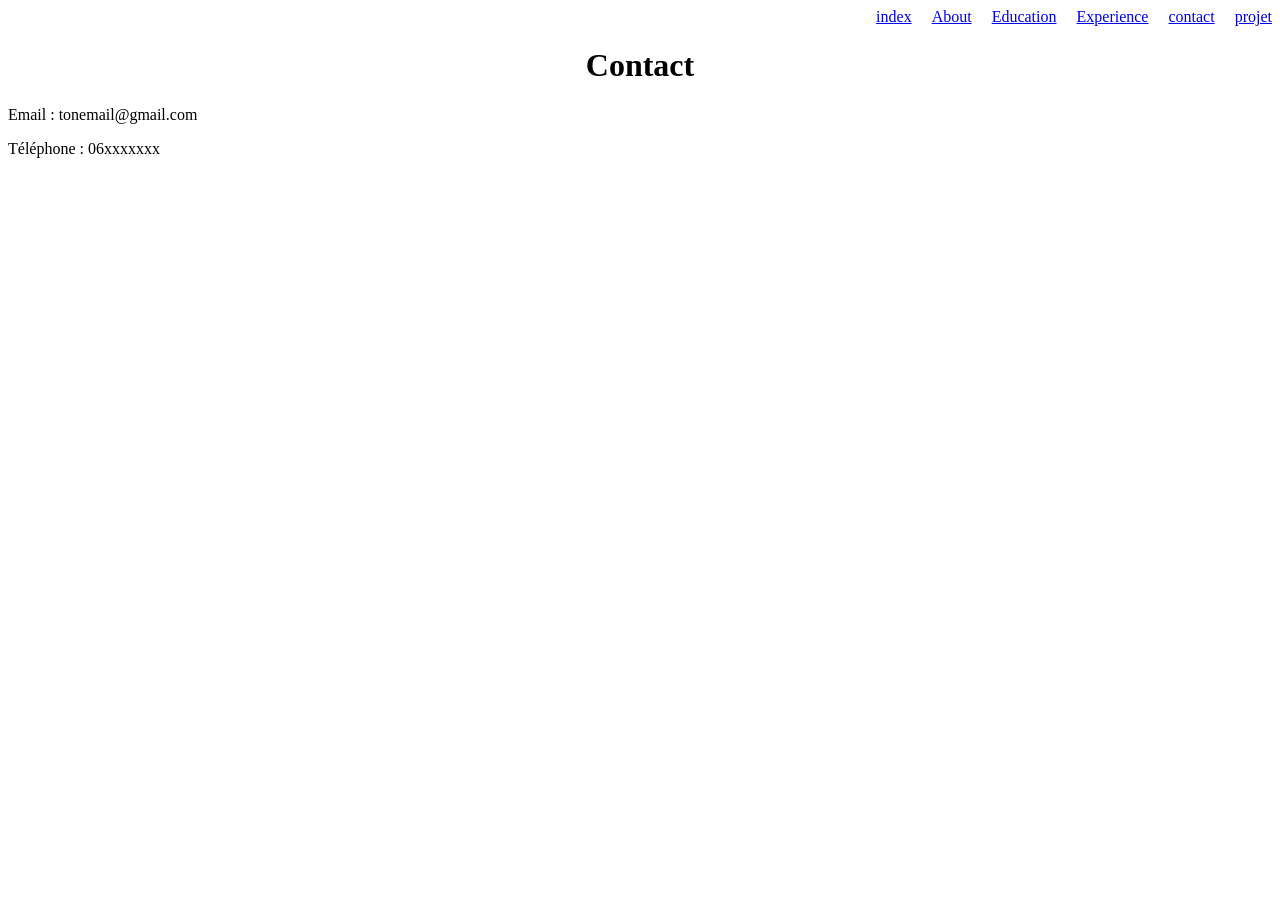
==== contact.html @ 133b2922 "update" ====
<!DOCTYPE html>
<html lang="fr">
<head>
  <meta charset="UTF-8" />
  <meta name="viewport" content="width=device-width, initial-scale=1.0" />
  <link rel="stylesheet" href="style.css">
  <title>Contact</title>
</head>
<body>

<header>
  <nav>
    <a href="index.html">index</a>
    <a href="index.html#about">About</a>
    <a href="index.html#education">Education</a>
    <a href="index.html#experience">Experience</a>
    <a href="contact.html">contact</a>
    <a href="projet.html">projet</a>
  </nav>
</header>

<main>
  <h1>Contact</h1>
  <p>Email : tonemail@gmail.com</p>
  <p>Téléphone : 06xxxxxxx</p>
</main>

</body>
</html>
---- style.css ----
/* ====== 1) Global ====== */
*{
  box-sizing: border-box;
}
nav{
  display: flex;
  justify-content: flex-end;
  gap: 20px;
}
.i{
  display:flex;
  align-items: center;
  justify-content: space-between;
}
h1{
  text-align: center;
}
.about{
  display: flex;
  justify-content: center;
}
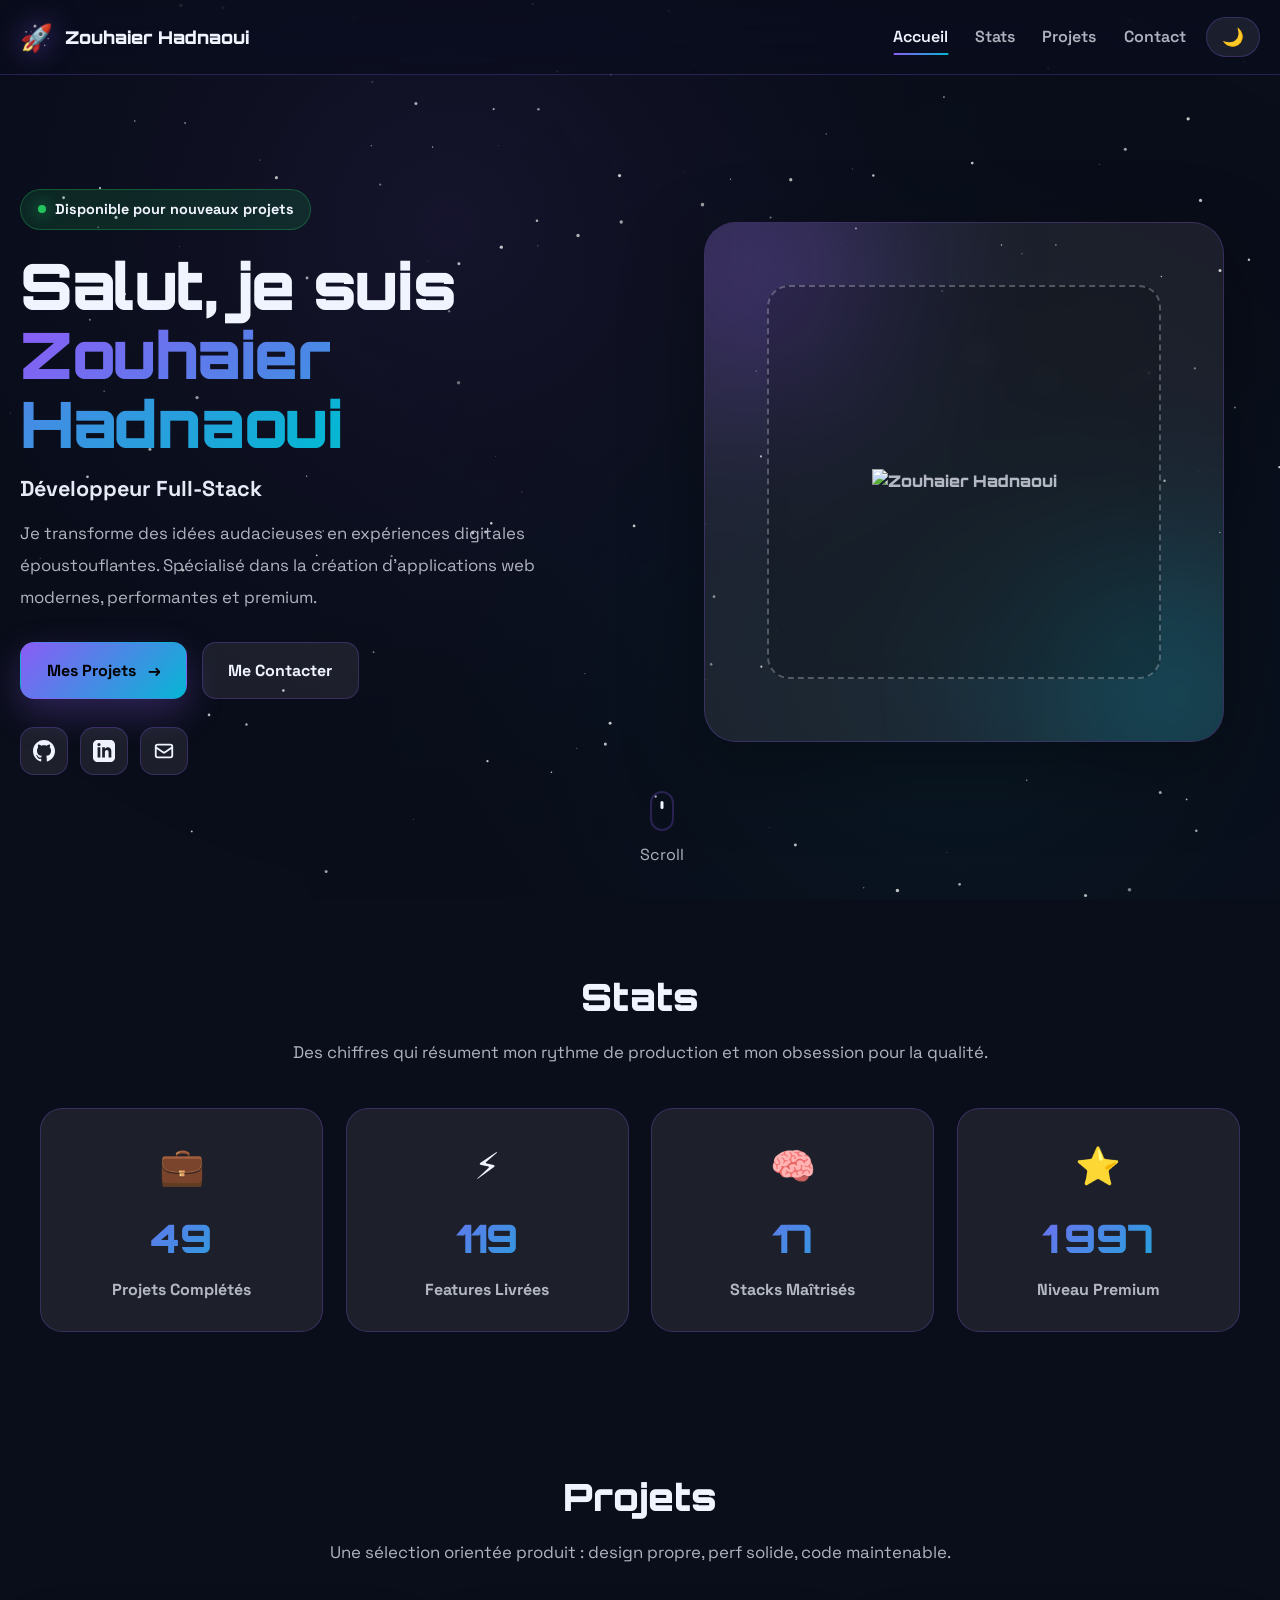
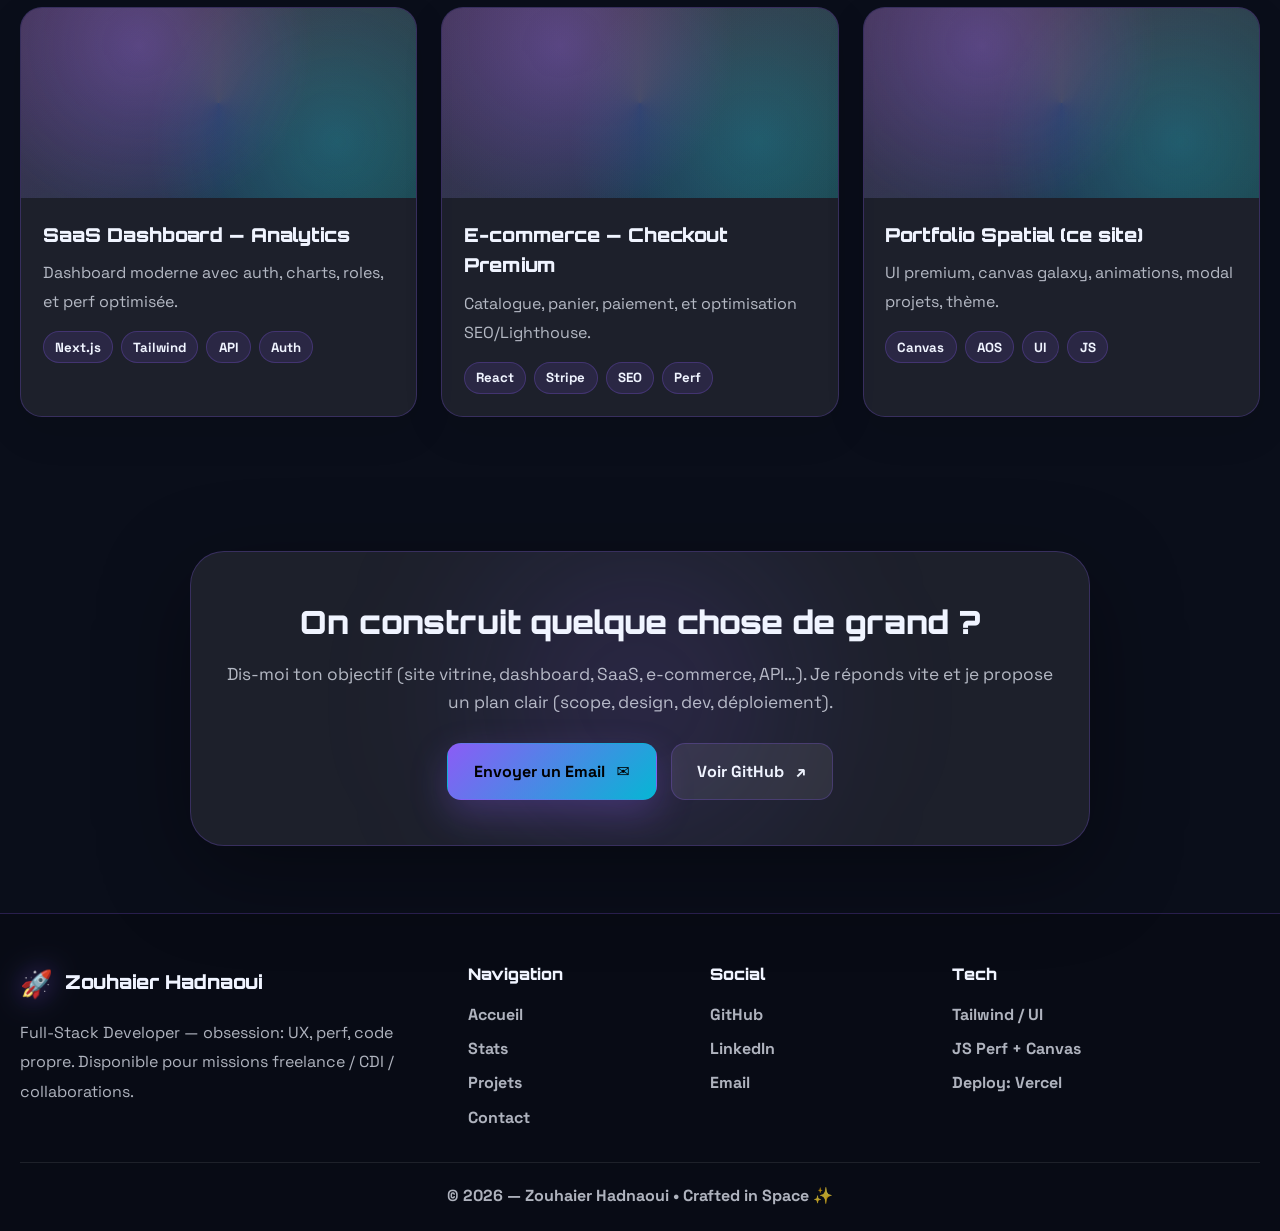
==== commit d5e48057: "Update portfolio with authentic content for interview - real skills, projects, and contact info" ====
--- a/contact.html
+++ b/contact.html
@@ -2,28 +2,1164 @@
 <html lang="fr">
 <head>
   <meta charset="UTF-8" />
-  <meta name="viewport" content="width=device-width, initial-scale=1.0" />
-  <link rel="stylesheet" href="style.css">
-  <title>Contact</title>
+  <meta name="viewport" content="width=device-width,initial-scale=1.0" />
+  <title>Zouhaier Hadnaoui — Portfolio Spatial Premium</title>
+
+  <!-- SEO -->
+  <meta name="description" content="Zouhaier Hadnaoui — Développeur Full-Stack. Applications web modernes, performantes et premium.">
+  <meta name="theme-color" content="#0a0e1a" />
+  <meta property="og:title" content="Zouhaier Hadnaoui — Portfolio Premium">
+  <meta property="og:description" content="Expériences web modernes, performantes et premium.">
+  <meta property="og:type" content="website">
+  <meta property="og:locale" content="fr_FR">
+
+  <link rel="icon" href="data:image/svg+xml,<svg xmlns='http://www.w3.org/2000/svg' viewBox='0 0 100 100'><text y='.9em' font-size='90'>🚀</text></svg>">
+  <script src="https://cdn.tailwindcss.com"></script>
+  <link href="https://unpkg.com/aos@2.3.1/dist/aos.css" rel="stylesheet" />
+  <link href="https://fonts.googleapis.com/css2?family=Orbitron:wght@400;500;700;900&family=Space+Grotesk:wght@300;400;500;600;700&display=swap" rel="stylesheet">
+
+  <style>
+    :root{
+      --bg:#0a0e1a;
+      --card:rgba(255,255,255,.08);
+      --txt:#f0f4ff;
+      --muted:rgba(240,244,255,.72);
+      --primary:#8b5cf6;
+      --secondary:#06b6d4;
+      --accent:#f59e0b;
+      --border:rgba(139,92,246,.25);
+      --shadow: rgba(0,0,0,.35);
+      --glass: rgba(10,14,26,.7);
+    }
+    [data-theme="light"]{
+      --bg:#f6f8ff;
+      --card:rgba(10,14,26,.06);
+      --txt:#0a0e1a;
+      --muted:rgba(10,14,26,.7);
+      --border:rgba(139,92,246,.22);
+      --shadow: rgba(10,14,26,.12);
+      --glass: rgba(246,248,255,.72);
+    }
+
+    *{margin:0;padding:0;box-sizing:border-box;}
+    html{scroll-behavior:smooth;}
+    @media (prefers-reduced-motion: reduce){
+      html{scroll-behavior:auto;}
+      *{animation:none !important; transition:none !important;}
+    }
+    body{
+      font-family:"Space Grotesk",system-ui;
+      background:var(--bg);
+      color:var(--txt);
+      overflow-x:hidden;
+      line-height:1.6;
+    }
+
+    /* ===== Canvas Galaxy ===== */
+    #spaceCanvas{
+      position:fixed;
+      inset:0;
+      width:100%;
+      height:100%;
+      z-index:0;
+      pointer-events:none;
+      opacity:.9;
+    }
+
+    /* ===== Loader ===== */
+    .loader-wrap{
+      position:fixed;
+      inset:0;
+      background:
+        radial-gradient(ellipse at 50% 40%, rgba(139,92,246,.22), transparent 70%),
+        radial-gradient(ellipse at 30% 70%, rgba(6,182,212,.16), transparent 60%),
+        var(--bg);
+      display:flex;
+      align-items:center;
+      justify-content:center;
+      z-index:10000;
+      transition:opacity .6s ease, transform .6s ease;
+      will-change: opacity, transform;
+    }
+    .loader-inner{text-align:center;max-width:520px;padding:2rem;}
+    .orbit-loader{
+      width:104px;height:104px;margin:0 auto 1.2rem;position:relative;
+      animation:spin 2.8s linear infinite;
+      filter: drop-shadow(0 18px 35px rgba(139,92,246,.25));
+    }
+    .orbit-loader::before{
+      content:"🚀";
+      font-size:2.6rem;
+      position:absolute;top:50%;left:50%;
+      transform:translate(-50%,-50%);
+      animation:bounce 1.35s ease-in-out infinite;
+    }
+    .orbit-loader::after{
+      content:"";
+      position:absolute;inset:-10px;border-radius:50%;
+      border:3px solid transparent;
+      border-top-color:var(--primary);
+      border-right-color:var(--secondary);
+      border-bottom-color:rgba(245,158,11,.35);
+    }
+    @keyframes spin{to{transform:rotate(360deg);}}
+    @keyframes bounce{50%{transform:translate(-50%,-60%);} }
+    .loader-text{
+      font-family:"Orbitron";
+      font-size:1.05rem;
+      font-weight:700;
+      margin-bottom:1rem;
+      background:linear-gradient(90deg,var(--primary),var(--secondary),var(--accent));
+      -webkit-background-clip:text;background-clip:text;color:transparent;
+      background-size:200% 100%;
+      animation:gradient-shift 2.6s ease infinite;
+    }
+    .progress-bar{height:4px;background:rgba(255,255,255,.12);border-radius:999px;overflow:hidden;}
+    .progress-fill{height:100%;width:0;background:linear-gradient(90deg,var(--primary),var(--secondary));animation:progress 1.4s ease-out forwards;}
+    @keyframes progress{to{width:100%;}}
+    @keyframes gradient-shift{0%,100%{background-position:0 0;}50%{background-position:100% 0;}}
+
+    /* ===== Navbar ===== */
+    .nav-glass{
+      position:fixed;top:0;left:0;right:0;z-index:1000;
+      backdrop-filter:blur(18px) saturate(175%);
+      background:var(--glass);
+      border-bottom:1px solid var(--border);
+      transition:all .3s ease;
+    }
+    .nav-glass.scrolled{
+      background:color-mix(in oklab, var(--glass) 85%, black 15%);
+      box-shadow:0 16px 50px var(--shadow);
+    }
+    .nav-container{
+      max-width:1400px;margin:0 auto;
+      padding:1rem 1.25rem;
+      display:flex;align-items:center;gap:1.25rem;
+    }
+    .logo{
+      display:flex;align-items:center;gap:.75rem;text-decoration:none;
+      font-family:"Orbitron";font-weight:900;font-size:1.1rem;color:var(--txt);
+      transition:.25s;
+    }
+    .logo:hover{transform:translateY(-1px);}
+    .logo-icon{font-size:1.65rem;filter:drop-shadow(0 0 14px rgba(139,92,246,.55));}
+
+    .nav-links{display:flex;gap:1.7rem;list-style:none;margin:0 0 0 auto;}
+    .nav-link{
+      color:var(--muted);text-decoration:none;font-weight:600;
+      position:relative;padding:.45rem 0;transition:.25s;
+    }
+    .nav-link::after{
+      content:"";position:absolute;bottom:0;left:50%;
+      width:0;height:2px;border-radius:999px;
+      background:linear-gradient(90deg,var(--primary),var(--secondary));
+      transform:translateX(-50%);transition:.25s;
+    }
+    .nav-link:hover{color:var(--txt);}
+    .nav-link:hover::after{width:100%;}
+    .nav-link.active{color:var(--txt);}
+    .nav-link.active::after{width:100%;}
+
+    .nav-actions{display:flex;gap:.6rem;align-items:center;}
+    .theme-btn, .menu-btn{
+      padding:.55rem .95rem;border:1px solid var(--border);
+      background:var(--card);border-radius:999px;color:var(--txt);
+      cursor:pointer;transition:.25s;font-size:1.1rem;
+    }
+    .theme-btn:hover{transform:scale(1.06) rotate(8deg);}
+    .menu-btn{display:none;}
+    .menu-btn:hover{transform:scale(1.06);}
+
+    /* Mobile menu */
+    .mobile-menu{
+      display:none;
+      position:absolute;top:100%;left:0;right:0;
+      background:var(--glass);
+      border-bottom:1px solid var(--border);
+      box-shadow:0 22px 60px var(--shadow);
+      padding:1rem 1.25rem;
+    }
+    .mobile-menu a{
+      display:block;padding:.9rem 0;
+      color:var(--muted);text-decoration:none;font-weight:700;
+      border-bottom:1px solid rgba(255,255,255,.06);
+    }
+    .mobile-menu a:last-child{border-bottom:none;}
+    .mobile-menu a:hover{color:var(--txt);}
+
+    /* ===== Hero ===== */
+    .hero{
+      min-height:100vh;display:flex;align-items:center;
+      padding:8rem 1.25rem 4rem;position:relative;z-index:1;
+    }
+    .hero-container{
+      max-width:1400px;margin:0 auto;
+      display:grid;grid-template-columns:1fr 1fr;gap:3.5rem;align-items:center;
+    }
+    .badge{
+      display:inline-flex;align-items:center;gap:.55rem;
+      padding:.5rem 1.05rem;
+      background:rgba(34,197,94,.14);
+      border:1px solid rgba(34,197,94,.32);
+      border-radius:999px;font-weight:800;font-size:.9rem;margin-bottom:1.35rem;
+    }
+    .dot{
+      width:8px;height:8px;background:#22c55e;border-radius:50%;
+      box-shadow:0 0 15px #22c55e;animation:pulse-dot 2s ease-in-out infinite;
+    }
+    @keyframes pulse-dot{50%{opacity:.55;transform:scale(.9);}}
+    .hero-title{
+      font-family:"Orbitron";font-weight:900;
+      font-size:clamp(2.35rem,5vw,4rem);
+      line-height:1.08;margin-bottom:.85rem;
+      letter-spacing:-0.02em;
+    }
+    .gradient-txt{
+      background:linear-gradient(135deg,var(--primary),var(--secondary),var(--accent));
+      -webkit-background-clip:text;background-clip:text;color:transparent;
+      animation:gradient-shift 3s ease infinite;background-size:200% 100%;
+    }
+    .hero-subtitle{
+      font-size:1.35rem;font-weight:800;color:var(--txt);margin-bottom:.7rem;
+      opacity:.96;
+    }
+    .hero-desc{
+      font-size:1.05rem;color:var(--muted);line-height:1.9;
+      max-width:56ch;margin-bottom:1.8rem;
+    }
+    .btn-group{display:flex;gap:.9rem;flex-wrap:wrap;}
+    .btn{
+      display:inline-flex;align-items:center;gap:.75rem;
+      padding:.9rem 1.6rem;border-radius:14px;font-weight:900;
+      text-decoration:none;transition:.25s;position:relative;overflow:hidden;
+      border:1px solid transparent;
+    }
+    .btn::before{
+      content:"";position:absolute;inset:0;
+      background:linear-gradient(135deg,rgba(255,255,255,.16),transparent);
+      opacity:0;transition:.25s;
+    }
+    .btn:hover::before{opacity:1;}
+    .btn:hover{transform:translateY(-3px);}
+    .btn-primary{
+      background:linear-gradient(135deg,var(--primary),var(--secondary));
+      color:color-mix(in oklab, var(--bg) 10%, black 90%);
+      box-shadow:0 14px 36px rgba(139,92,246,.28);
+    }
+    .btn-primary:hover{box-shadow:0 22px 60px rgba(139,92,246,.42);}
+    .btn-secondary{
+      background:var(--card);
+      border-color:var(--border);
+      color:var(--txt);
+    }
+
+    .socials{display:flex;gap:.75rem;margin-top:1.8rem;flex-wrap:wrap;}
+    .social-btn{
+      width:48px;height:48px;border-radius:14px;
+      background:var(--card);border:1px solid var(--border);
+      display:flex;align-items:center;justify-content:center;
+      color:var(--txt);text-decoration:none;transition:.25s;
+    }
+    .social-btn:hover{
+      transform:translateY(-4px) rotate(4deg);
+      box-shadow:0 16px 40px rgba(139,92,246,.26);
+      background:linear-gradient(135deg,var(--primary),var(--secondary));
+      border-color:rgba(255,255,255,.12);
+    }
+
+    /* ===== Hero visual ===== */
+    .hero-visual{position:relative;width:100%;max-width:520px;aspect-ratio:1/1;margin:0 auto;}
+    .visual-card{
+      position:relative;width:100%;height:100%;
+      border-radius:32px;background:var(--card);border:1px solid var(--border);
+      overflow:hidden;box-shadow:0 26px 80px var(--shadow);
+      transition:.45s;transform-style:preserve-3d;
+    }
+    .visual-card:hover{transform:translateY(-10px) scale(1.02);}
+    .glow-orb{
+      position:absolute;width:270px;height:270px;border-radius:50%;
+      filter:blur(90px);animation:float-orb 8s ease-in-out infinite;
+    }
+    .orb-1{top:-90px;left:-90px;background:var(--primary);opacity:.33;}
+    .orb-2{bottom:-90px;right:-90px;background:var(--secondary);opacity:.28;animation-delay:-4s;}
+    @keyframes float-orb{
+      0%,100%{transform:translate(0,0) scale(1);}
+      33%{transform:translate(22px,-22px) scale(1.12);}
+      66%{transform:translate(-22px,22px) scale(.92);}
+    }
+    .profile-box{
+      position:absolute;inset:12%;
+      border-radius:22px;
+      border:2px dashed rgba(240,244,255,.28);
+      display:flex;flex-direction:column;gap:.35rem;
+      align-items:center;justify-content:center;
+      background:rgba(0,0,0,.18);backdrop-filter:blur(10px);
+      font-family:"Orbitron";font-weight:900;color:var(--muted);
+      text-align:center;
+      padding:1rem;
+    }
+    .profile-box small{font-family:"Space Grotesk";font-weight:700;opacity:.9}
+
+    /* ===== Sections ===== */
+    .section{padding:4.2rem 1.25rem;position:relative;z-index:1;}
+    .section-header{text-align:center;margin-bottom:2.6rem;}
+    .section-title{
+      font-family:"Orbitron";font-weight:900;font-size:2.35rem;margin-bottom:.75rem;
+    }
+    .section-subtitle{color:var(--muted);font-size:1.05rem;max-width:70ch;margin:0 auto;}
+
+    /* ===== Stats ===== */
+    .stats-grid{
+      max-width:1200px;margin:0 auto;
+      display:grid;grid-template-columns:repeat(auto-fit,minmax(220px,1fr));gap:1.4rem;
+    }
+    .stat-card{
+      background:var(--card);border:1px solid var(--border);
+      border-radius:22px;padding:1.8rem;text-align:center;
+      transition:.25s;position:relative;overflow:hidden;
+    }
+    .stat-card::before{
+      content:"";position:absolute;inset:0;
+      background:linear-gradient(135deg,rgba(139,92,246,.12),transparent);
+      opacity:0;transition:.25s;
+    }
+    .stat-card:hover{transform:translateY(-8px);border-color:rgba(139,92,246,.55);}
+    .stat-card:hover::before{opacity:1;}
+    .stat-icon{font-size:2.3rem;margin-bottom:.65rem;}
+    .stat-num{
+      font-family:"Orbitron";font-weight:900;font-size:2.45rem;
+      background:linear-gradient(135deg,var(--primary),var(--secondary));
+      -webkit-background-clip:text;background-clip:text;color:transparent;
+    }
+    .stat-label{color:var(--muted);font-weight:800;margin-top:.45rem;}
+
+    /* ===== Projects ===== */
+    .projects-grid{
+      max-width:1400px;margin:0 auto;
+      display:grid;grid-template-columns:repeat(auto-fit,minmax(320px,1fr));gap:1.5rem;
+    }
+    .project-card{
+      background:var(--card);border:1px solid var(--border);
+      border-radius:22px;overflow:hidden;transition:.25s;
+      box-shadow:0 14px 40px rgba(0,0,0,.10);
+    }
+    .project-card:hover{
+      transform:translateY(-8px);
+      box-shadow:0 26px 70px rgba(139,92,246,.22);
+      border-color:rgba(139,92,246,.55);
+    }
+    .project-img{
+      height:190px;
+      background:
+        radial-gradient(circle at 30% 20%, rgba(139,92,246,.35), transparent 55%),
+        radial-gradient(circle at 80% 70%, rgba(6,182,212,.28), transparent 55%),
+        linear-gradient(135deg,rgba(139,92,246,.22),rgba(6,182,212,.16));
+      position:relative;overflow:hidden;
+    }
+    .project-img::after{
+      content:"";
+      position:absolute;inset:-40%;
+      background:conic-gradient(from 180deg, rgba(245,158,11,.0), rgba(245,158,11,.18), rgba(245,158,11,.0));
+      transform:rotate(0deg);
+      animation:spin-slow 8s linear infinite;
+      opacity:.55;
+    }
+    @keyframes spin-slow{to{transform:rotate(360deg);}}
+    .project-overlay{
+      position:absolute;inset:0;background:rgba(10,14,26,.75);
+      display:flex;align-items:center;justify-content:center;
+      opacity:0;transition:.25s;
+    }
+    .project-card:hover .project-overlay{opacity:1;}
+    .project-overlay button{
+      padding:.85rem 1.2rem;border-radius:14px;font-weight:900;
+      border:1px solid rgba(255,255,255,.12);
+      background:linear-gradient(135deg,var(--primary),var(--secondary));
+      color:rgba(10,14,26,.95);
+      transition:.2s;
+    }
+    .project-overlay button:hover{transform:translateY(-2px);}
+    .project-body{padding:1.35rem;}
+    .project-title{font-family:"Orbitron";font-weight:900;font-size:1.2rem;margin-bottom:.55rem;}
+    .project-text{color:var(--muted);margin-bottom:.9rem;line-height:1.8;}
+    .tags{display:flex;gap:.5rem;flex-wrap:wrap;}
+    .tag{
+      padding:.28rem .7rem;
+      background:rgba(139,92,246,.12);
+      border:1px solid var(--border);
+      border-radius:999px;
+      font-size:.83rem;font-weight:900;color:var(--txt);
+    }
+
+    /* ===== CTA ===== */
+    .cta-card{
+      max-width:900px;margin:0 auto;
+      background:var(--card);border:1px solid var(--border);
+      border-radius:34px;padding:2.8rem 1.6rem;
+      text-align:center;position:relative;overflow:hidden;
+      box-shadow:0 26px 90px var(--shadow);
+    }
+    .cta-glow{
+      position:absolute;width:460px;height:460px;top:50%;left:50%;
+      transform:translate(-50%,-50%);
+      background:radial-gradient(circle,rgba(139,92,246,.18),transparent 70%);
+      filter:blur(70px);animation:pulse-glow 3s ease-in-out infinite;
+      pointer-events:none;
+    }
+    @keyframes pulse-glow{50%{transform:translate(-50%,-50%) scale(1.18);} }
+    .cta-title{font-family:"Orbitron";font-weight:900;font-size:2rem;margin-bottom:.8rem;position:relative;}
+    .cta-text{color:var(--muted);font-size:1.08rem;margin-bottom:1.7rem;position:relative;}
+
+    /* ===== Footer ===== */
+    .footer{
+      background:rgba(0,0,0,.18);
+      border-top:1px solid var(--border);
+      padding:3rem 1.25rem 1.4rem;
+      position:relative;z-index:1;
+    }
+    .footer-grid{
+      max-width:1400px;margin:0 auto 2rem;
+      display:grid;grid-template-columns:2fr 1fr 1fr 1.5fr;gap:2.3rem;
+    }
+    .footer-brand{
+      font-family:"Orbitron";font-weight:900;font-size:1.2rem;
+      margin-bottom:.85rem;display:flex;align-items:center;gap:.75rem;
+    }
+    .footer-desc{color:var(--muted);line-height:1.85;}
+    .footer-title{font-family:"Orbitron";font-weight:900;margin-bottom:.9rem;}
+    .footer-links{list-style:none;display:grid;gap:.55rem;}
+    .footer-links a{color:var(--muted);text-decoration:none;font-weight:800;transition:.2s;}
+    .footer-links a:hover{color:var(--primary);}
+    .footer-bottom{
+      text-align:center;padding-top:1.2rem;
+      border-top:1px solid rgba(255,255,255,.09);
+      color:var(--muted);font-weight:700;
+    }
+
+    /* ===== Scroll hint ===== */
+    .scroll-hint{
+      position:absolute;bottom:2rem;left:50%;
+      transform:translateX(-50%);
+      text-align:center;color:var(--muted);z-index:1;
+      animation:bounce-hint 2s ease-in-out infinite;
+    }
+    @keyframes bounce-hint{
+      0%,100%{transform:translate(-50%,0);}
+      50%{transform:translate(-50%,-10px);}
+    }
+    .mouse-icon{
+      width:24px;height:40px;border:2px solid var(--border);
+      border-radius:999px;margin:0 auto .7rem;position:relative;
+    }
+    .wheel{
+      width:3px;height:8px;background:var(--txt);
+      border-radius:999px;position:absolute;top:8px;left:50%;
+      transform:translateX(-50%);animation:wheel-scroll 1.5s ease-in-out infinite;
+    }
+    @keyframes wheel-scroll{
+      0%{transform:translate(-50%,0);opacity:1;}
+      100%{transform:translate(-50%,12px);opacity:0;}
+    }
+
+    /* ===== Modal ===== */
+    .modal-backdrop{
+      position:fixed;inset:0;z-index:9999;
+      background:rgba(0,0,0,.6);
+      display:none;align-items:center;justify-content:center;
+      padding:1.2rem;
+      backdrop-filter: blur(10px);
+    }
+    .modal{
+      width:min(920px, 100%);
+      background:var(--glass);
+      border:1px solid var(--border);
+      border-radius:22px;
+      box-shadow:0 30px 90px rgba(0,0,0,.45);
+      overflow:hidden;
+      transform:translateY(10px);
+      opacity:0;
+      transition:.2s ease;
+    }
+    .modal.open{transform:translateY(0);opacity:1;}
+    .modal-head{
+      display:flex;align-items:center;justify-content:space-between;
+      padding:1rem 1.2rem;border-bottom:1px solid rgba(255,255,255,.08);
+    }
+    .modal-title{font-family:"Orbitron";font-weight:900;}
+    .modal-close{
+      width:40px;height:40px;border-radius:12px;
+      border:1px solid var(--border);
+      background:var(--card);color:var(--txt);
+      font-size:1.1rem;font-weight:900;cursor:pointer;
+      transition:.2s;
+    }
+    .modal-close:hover{transform:scale(1.05);}
+    .modal-body{padding:1.1rem 1.2rem;color:var(--muted);line-height:1.9;}
+    .modal-actions{display:flex;gap:.7rem;flex-wrap:wrap;padding:0 1.2rem 1.2rem;}
+    .link-btn{
+      padding:.75rem 1.05rem;border-radius:14px;font-weight:900;
+      border:1px solid var(--border);
+      background:var(--card);color:var(--txt);text-decoration:none;
+      transition:.2s;
+    }
+    .link-btn.primary{
+      background:linear-gradient(135deg,var(--primary),var(--secondary));
+      color:rgba(10,14,26,.95);
+      border-color:rgba(255,255,255,.12);
+    }
+    .link-btn:hover{transform:translateY(-2px);}
+
+    /* ===== Responsive ===== */
+    @media(max-width:900px){
+      .hero-container{grid-template-columns:1fr;gap:2rem;}
+      .nav-links{display:none;}
+      .menu-btn{display:inline-flex;}
+      .footer-grid{grid-template-columns:1fr;gap:1.6rem;}
+      .projects-grid{grid-template-columns:1fr;}
+    }
+  </style>
+
+  <!-- JSON-LD -->
+  <script type="application/ld+json">
+  {
+    "@context":"https://schema.org",
+    "@type":"Person",
+    "name":"Zouhaier Hadnaoui",
+    "jobTitle":"Développeur Full-Stack",
+    "url":"https://example.com",
+    "sameAs":[
+      "https://github.com/zouhaierhadnaoui765"
+    ]
+  }
+  </script>
 </head>
+
 <body>
-
-<header>
-  <nav>
-    <a href="index.html">index</a>
-    <a href="index.html#about">About</a>
-    <a href="index.html#education">Education</a>
-    <a href="index.html#experience">Experience</a>
-    <a href="contact.html">contact</a>
-    <a href="projet.html">projet</a>
+  <!-- Loader -->
+  <div class="loader-wrap" id="loader" aria-label="Chargement">
+    <div class="loader-inner">
+      <div class="orbit-loader"></div>
+      <p class="loader-text">Initialisation spatiale…</p>
+      <div class="progress-bar"><div class="progress-fill"></div></div>
+    </div>
+  </div>
+
+  <!-- Canvas -->
+  <canvas id="spaceCanvas"></canvas>
+
+  <!-- Nav -->
+  <nav class="nav-glass" id="nav">
+    <div class="nav-container">
+      <a href="#home" class="logo" aria-label="Retour accueil">
+        <span class="logo-icon">🚀</span>
+        <span id="navName">Zouhaier Hadnaoui</span>
+      </a>
+
+      <ul class="nav-links" id="desktopNav">
+        <li><a href="#home" class="nav-link">Accueil</a></li>
+        <li><a href="#stats" class="nav-link">Stats</a></li>
+        <li><a href="#projects" class="nav-link">Projets</a></li>
+        <li><a href="#contact" class="nav-link">Contact</a></li>
+      </ul>
+
+      <div class="nav-actions">
+        <button class="theme-btn" id="themeBtn" aria-label="Changer le thème">🌙</button>
+        <button class="menu-btn" id="menuBtn" aria-label="Ouvrir le menu">☰</button>
+      </div>
+    </div>
+
+    <div class="mobile-menu" id="mobileMenu">
+      <a href="#home">Accueil</a>
+      <a href="#stats">Stats</a>
+      <a href="#projects">Projets</a>
+      <a href="#contact">Contact</a>
+    </div>
   </nav>
-</header>
-
-<main>
-  <h1>Contact</h1>
-  <p>Email : tonemail@gmail.com</p>
-  <p>Téléphone : 06xxxxxxx</p>
-</main>
-
+
+  <!-- Hero -->
+  <section class="hero" id="home">
+    <div class="hero-container">
+      <div data-aos="fade-right">
+        <div class="badge">
+          <span class="dot"></span>
+          Disponible pour nouveaux projets
+        </div>
+
+        <h1 class="hero-title">
+          Salut, je suis<br>
+          <span class="gradient-txt" id="heroName">Zouhaier Hadnaoui</span>
+        </h1>
+
+        <h2 class="hero-subtitle" id="heroTitle">Développeur Full-Stack</h2>
+
+        <p class="hero-desc">
+          Je transforme des idées audacieuses en expériences digitales époustouflantes.
+          Spécialisé dans la création d'applications web modernes, performantes et premium.
+        </p>
+
+        <div class="btn-group">
+          <a href="#projects" class="btn btn-primary">
+            <span>Mes Projets</span><span>→</span>
+          </a>
+          <a href="#contact" class="btn btn-secondary">
+            <span>Me Contacter</span>
+          </a>
+        </div>
+
+        <div class="socials">
+          <a href="https://github.com/zouhaierhadnaoui765" class="social-btn" target="_blank" rel="noreferrer" aria-label="GitHub">
+            <svg width="22" height="22" fill="currentColor" viewBox="0 0 24 24" aria-hidden="true">
+              <path d="M12 0c-6.626 0-12 5.373-12 12 0 5.302 3.438 9.8 8.207 11.387.599.111.793-.261.793-.577v-2.234c-3.338.726-4.033-1.416-4.033-1.416-.546-1.387-1.333-1.756-1.333-1.756-1.089-.745.083-.729.083-.729 1.205.084 1.839 1.237 1.839 1.237 1.07 1.834 2.807 1.304 3.492.997.107-.775.418-1.305.762-1.604-2.665-.305-5.467-1.334-5.467-5.931 0-1.311.469-2.381 1.236-3.221-.124-.303-.535-1.524.117-3.176 0 0 1.008-.322 3.301 1.23.957-.266 1.983-.399 3.003-.404 1.02.005 2.047.138 3.006.404 2.291-1.552 3.297-1.23 3.297-1.23.653 1.653.242 2.874.118 3.176.77.84 1.235 1.911 1.235 3.221 0 4.609-2.807 5.624-5.479 5.921.43.372.823 1.102.823 2.222v3.293c0 .319.192.694.801.576 4.765-1.589 8.199-6.086 8.199-11.386 0-6.627-5.373-12-12-12z"/>
+            </svg>
+          </a>
+
+          <a href="https://linkedin.com" class="social-btn" target="_blank" rel="noreferrer" aria-label="LinkedIn">
+            <svg width="22" height="22" fill="currentColor" viewBox="0 0 24 24" aria-hidden="true">
+              <path d="M19 0h-14c-2.761 0-5 2.239-5 5v14c0 2.761 2.239 5 5 5h14c2.762 0 5-2.239 5-5v-14c0-2.761-2.238-5-5-5zm-11 19h-3v-11h3v11zm-1.5-12.268c-.966 0-1.75-.79-1.75-1.764s.784-1.764 1.75-1.764 1.75.79 1.75 1.764-.783 1.764-1.75 1.764zm13.5 12.268h-3v-5.604c0-3.368-4-3.113-4 0v5.604h-3v-11h3v1.765c1.396-2.586 7-2.777 7 2.476v6.759z"/>
+            </svg>
+          </a>
+
+          <a href="mailto:zouhaierhadnaoui765@gmail.com" class="social-btn" aria-label="Email">
+            <svg width="22" height="22" fill="none" stroke="currentColor" stroke-width="2" viewBox="0 0 24 24" aria-hidden="true">
+              <path d="M3 8l7.89 5.26a2 2 0 002.22 0L21 8M5 19h14a2 2 0 002-2V7a2 2 0 00-2-2H5a2 2 0 00-2 2v10a2 2 0 002 2z"/>
+            </svg>
+          </a>
+        </div>
+      </div>
+
+      <div data-aos="fade-left" data-aos-delay="200">
+        <div class="hero-visual" id="tiltArea">
+          <div class="visual-card" id="tiltCard">
+            <div class="glow-orb orb-1"></div>
+            <div class="glow-orb orb-2"></div>
+
+            <div class="profile-box profile-photo">
+  <img src="./logo.png" alt="Zouhaier Hadnaoui" class="profile-img">
+</div>
+
+              <small></small>
+            </div>
+          </div>
+        </div>
+      </div>
+    </div>
+
+    <div class="scroll-hint" data-aos="fade-up" data-aos-delay="1000">
+      <div class="mouse-icon"><div class="wheel"></div></div>
+      <p class="font-extrabold">Scroll</p>
+    </div>
+  </section>
+
+  <!-- Stats -->
+  <section class="section" id="stats">
+    <div class="section-header">
+      <h3 class="section-title">Stats</h3>
+      <p class="section-subtitle">Des chiffres qui résument mon rythme de production et mon obsession pour la qualité.</p>
+    </div>
+
+    <div class="stats-grid">
+      <div class="stat-card" data-aos="zoom-in" data-aos-delay="50">
+        <div class="stat-icon">💼</div>
+        <div class="stat-num" data-count="50">0</div>
+        <p class="stat-label">Projets Complétés</p>
+      </div>
+
+      <div class="stat-card" data-aos="zoom-in" data-aos-delay="120">
+        <div class="stat-icon">⚡</div>
+        <div class="stat-num" data-count="120">0</div>
+        <p class="stat-label">Features Livrées</p>
+      </div>
+
+      <div class="stat-card" data-aos="zoom-in" data-aos-delay="190">
+        <div class="stat-icon">🧠</div>
+        <div class="stat-num" data-count="18">0</div>
+        <p class="stat-label">Stacks Maîtrisés</p>
+      </div>
+
+      <div class="stat-card" data-aos="zoom-in" data-aos-delay="260">
+        <div class="stat-icon">⭐</div>
+        <div class="stat-num" data-count="2000">0</div>
+        <p class="stat-label">Niveau Premium</p>
+      </div>
+    </div>
+  </section>
+
+  <!-- Projects -->
+  <section class="section" id="projects">
+    <div class="section-header">
+      <h3 class="section-title">Projets</h3>
+      <p class="section-subtitle">Une sélection orientée produit : design propre, perf solide, code maintenable.</p>
+    </div>
+
+    <div class="projects-grid" id="projectsGrid">
+      <!-- Injected by JS -->
+    </div>
+  </section>
+
+  <!-- CTA / Contact -->
+  <section class="section" id="contact">
+    <div class="cta-card" data-aos="zoom-in">
+      <div class="cta-glow"></div>
+      <h3 class="cta-title">On construit quelque chose de grand ?</h3>
+      <p class="cta-text">
+        Dis-moi ton objectif (site vitrine, dashboard, SaaS, e-commerce, API…).  
+        Je réponds vite et je propose un plan clair (scope, design, dev, déploiement).
+      </p>
+      <div class="btn-group" style="justify-content:center; position:relative;">
+        <a class="btn btn-primary" href="mailto:zouhaierhadnaoui765@gmail.com">
+          <span>Envoyer un Email</span><span>✉️</span>
+        </a>
+        <a class="btn btn-secondary" href="https://github.com/zouhaierhadnaoui765" target="_blank" rel="noreferrer">
+          <span>Voir GitHub</span><span>↗</span>
+        </a>
+      </div>
+    </div>
+  </section>
+
+  <!-- Footer -->
+  <footer class="footer">
+    <div class="footer-grid">
+      <div>
+        <div class="footer-brand"><span class="logo-icon">🚀</span> Zouhaier Hadnaoui</div>
+        <p class="footer-desc">
+          Full-Stack Developer — obsession: UX, perf, code propre.  
+          Disponible pour missions freelance / CDI / collaborations.
+        </p>
+      </div>
+
+      <div>
+        <div class="footer-title">Navigation</div>
+        <ul class="footer-links">
+          <li><a href="#home">Accueil</a></li>
+          <li><a href="#stats">Stats</a></li>
+          <li><a href="#projects">Projets</a></li>
+          <li><a href="#contact">Contact</a></li>
+        </ul>
+      </div>
+
+      <div>
+        <div class="footer-title">Social</div>
+        <ul class="footer-links">
+          <li><a href="https://github.com/zouhaierhadnaoui765" target="_blank" rel="noreferrer">GitHub</a></li>
+          <li><a href="https://linkedin.com" target="_blank" rel="noreferrer">LinkedIn</a></li>
+          <li><a href="mailto:zouhaierhadnaoui765@gmail.com">Email</a></li>
+        </ul>
+      </div>
+
+      <div>
+        <div class="footer-title">Tech</div>
+        <ul class="footer-links">
+          <li><a href="#projects">Tailwind / UI</a></li>
+          <li><a href="#projects">JS Perf + Canvas</a></li>
+          <li><a href="#projects">Deploy: Vercel</a></li>
+        </ul>
+      </div>
+    </div>
+
+    <div class="footer-bottom">
+      © <span id="year"></span> — Zouhaier Hadnaoui • Crafted in Space ✨
+    </div>
+  </footer>
+
+  <!-- Modal -->
+  <div class="modal-backdrop" id="modalBackdrop" role="dialog" aria-modal="true" aria-hidden="true">
+    <div class="modal" id="modal">
+      <div class="modal-head">
+        <div class="modal-title" id="modalTitle">Projet</div>
+        <button class="modal-close" id="modalClose" aria-label="Fermer">✕</button>
+      </div>
+      <div class="modal-body" id="modalBody"></div>
+      <div class="modal-actions" id="modalActions"></div>
+    </div>
+  </div>
+
+  <script src="https://unpkg.com/aos@2.3.1/dist/aos.js"></script>
+
+  <script>
+    /* =========================
+       2000⭐ Premium Script
+       - Performance friendly
+       - Reduced motion aware
+    ========================== */
+
+    const prefersReducedMotion = window.matchMedia && window.matchMedia("(prefers-reduced-motion: reduce)").matches;
+
+    // Projects (edit here)
+    const PROJECTS = [
+      {
+        title: "SaaS Dashboard — Analytics",
+        desc: "Dashboard moderne avec auth, charts, roles, et perf optimisée.",
+        tags: ["Next.js", "Tailwind", "API", "Auth"],
+        details: "Focus sur UX, vitesse, et architecture maintenable. Pagination, caching, et composants réutilisables.",
+        demo: "#",
+        repo: "https://github.com/zouhaierhadnaoui765"
+      },
+      {
+        title: "E-commerce — Checkout Premium",
+        desc: "Catalogue, panier, paiement, et optimisation SEO/Lighthouse.",
+        tags: ["React", "Stripe", "SEO", "Perf"],
+        details: "Design clean + parcours d’achat fluide. Lazy-load images, optimisation CLS/LCP, et accessibilité.",
+        demo: "#",
+        repo: "https://github.com/zouhaierhadnaoui765"
+      },
+      {
+        title: "Portfolio Spatial (ce site)",
+        desc: "UI premium, canvas galaxy, animations, modal projets, thème.",
+        tags: ["Canvas", "AOS", "UI", "JS"],
+        details: "Version premium : canvas galaxie + counters + modal + thème persistant + menu mobile.",
+        demo: "#",
+        repo: "https://github.com/zouhaierhadnaoui765"
+      }
+    ];
+
+    /* ===== Init ===== */
+    document.addEventListener("DOMContentLoaded", () => {
+      initAOS();
+      initLoader();
+      initCanvasGalaxy();
+      initNavbar();
+      initActiveLinks();
+      initTheme();
+      initCounters();
+      initProjects();
+      initModal();
+      initTilt();
+      document.getElementById("year").textContent = new Date().getFullYear();
+    });
+
+    function initAOS(){
+      AOS.init({
+        once: true,
+        duration: prefersReducedMotion ? 1 : 900,
+        easing: "ease-out-cubic",
+        offset: 90
+      });
+    }
+
+    function initLoader(){
+      const loader = document.getElementById("loader");
+      // quick but premium
+      const t = prefersReducedMotion ? 250 : 1300;
+      setTimeout(() => {
+        loader.style.opacity = "0";
+        loader.style.transform = "scale(1.02)";
+        setTimeout(() => loader.remove(), 650);
+      }, t);
+    }
+
+    /* ===== Navbar scroll + mobile menu ===== */
+    function initNavbar(){
+      const nav = document.getElementById("nav");
+      const menuBtn = document.getElementById("menuBtn");
+      const mobileMenu = document.getElementById("mobileMenu");
+
+      const onScroll = () => nav.classList.toggle("scrolled", window.scrollY > 40);
+      window.addEventListener("scroll", onScroll, { passive: true });
+      onScroll();
+
+      menuBtn.addEventListener("click", () => {
+        const isOpen = mobileMenu.style.display === "block";
+        mobileMenu.style.display = isOpen ? "none" : "block";
+        menuBtn.textContent = isOpen ? "☰" : "✕";
+      });
+
+      mobileMenu.querySelectorAll("a").forEach(a => {
+        a.addEventListener("click", () => {
+          mobileMenu.style.display = "none";
+          menuBtn.textContent = "☰";
+        });
+      });
+    }
+
+    /* ===== Active nav link (IntersectionObserver) ===== */
+    function initActiveLinks(){
+      const links = Array.from(document.querySelectorAll(".nav-link"));
+      const sections = ["home","stats","projects","contact"].map(id => document.getElementById(id));
+
+      if (!("IntersectionObserver" in window)) return;
+
+      const io = new IntersectionObserver((entries) => {
+        // pick most visible
+        const visible = entries
+          .filter(e => e.isIntersecting)
+          .sort((a,b) => b.intersectionRatio - a.intersectionRatio)[0];
+
+        if (!visible) return;
+        const id = visible.target.id;
+
+        links.forEach(l => {
+          const href = l.getAttribute("href") || "";
+          l.classList.toggle("active", href === "#" + id);
+        });
+      }, { threshold: [0.25, 0.5, 0.75] });
+
+      sections.forEach(s => s && io.observe(s));
+    }
+
+    /* ===== Theme (persist) ===== */
+    function initTheme(){
+      const btn = document.getElementById("themeBtn");
+      const root = document.documentElement;
+
+      const saved = localStorage.getItem("zh_theme");
+      if (saved === "light") root.setAttribute("data-theme","light");
+
+      const syncIcon = () => {
+        const isLight = root.getAttribute("data-theme") === "light";
+        btn.textContent = isLight ? "☀️" : "🌙";
+        // improve address bar color on mobile
+        const themeColor = document.querySelector('meta[name="theme-color"]');
+        if (themeColor) themeColor.setAttribute("content", isLight ? "#f6f8ff" : "#0a0e1a");
+      };
+      syncIcon();
+
+      btn.addEventListener("click", () => {
+        const isLight = root.getAttribute("data-theme") === "light";
+        if (isLight) {
+          root.removeAttribute("data-theme");
+          localStorage.setItem("zh_theme", "dark");
+        } else {
+          root.setAttribute("data-theme","light");
+          localStorage.setItem("zh_theme", "light");
+        }
+        syncIcon();
+      });
+    }
+
+    /* ===== Counters ===== */
+    function initCounters(){
+      const counters = document.querySelectorAll(".stat-num");
+      if (!("IntersectionObserver" in window)) {
+        counters.forEach(c => c.textContent = c.dataset.count || "0");
+        return;
+      }
+
+      const animate = (el) => {
+        const target = Number(el.dataset.count || 0);
+        const duration = prefersReducedMotion ? 1 : 900;
+        const start = performance.now();
+        const from = 0;
+
+        const tick = (now) => {
+          const t = Math.min((now - start) / duration, 1);
+          const eased = 1 - Math.pow(1 - t, 3);
+          const val = Math.floor(from + (target - from) * eased);
+          el.textContent = val.toLocaleString("fr-FR");
+          if (t < 1) requestAnimationFrame(tick);
+          else el.textContent = target.toLocaleString("fr-FR");
+        };
+        requestAnimationFrame(tick);
+      };
+
+      const io = new IntersectionObserver((entries) => {
+        entries.forEach(e => {
+          if (e.isIntersecting) {
+            animate(e.target);
+            io.unobserve(e.target);
+          }
+        });
+      }, { threshold: 0.55 });
+
+      counters.forEach(c => io.observe(c));
+    }
+
+    /* ===== Projects render + modal ===== */
+    function initProjects(){
+      const grid = document.getElementById("projectsGrid");
+      grid.innerHTML = PROJECTS.map((p, idx) => `
+        <article class="project-card" data-aos="fade-up" data-aos-delay="${Math.min(idx*80, 240)}">
+          <div class="project-img">
+            <div class="project-overlay">
+              <button type="button" data-open="${idx}">Voir détails</button>
+            </div>
+          </div>
+          <div class="project-body">
+            <h4 class="project-title">${escapeHtml(p.title)}</h4>
+            <p class="project-text">${escapeHtml(p.desc)}</p>
+            <div class="tags">
+              ${p.tags.map(t => `<span class="tag">${escapeHtml(t)}</span>`).join("")}
+            </div>
+          </div>
+        </article>
+      `).join("");
+
+      grid.addEventListener("click", (e) => {
+        const btn = e.target.closest("[data-open]");
+        if (!btn) return;
+        const idx = Number(btn.getAttribute("data-open"));
+        openProject(idx);
+      });
+    }
+
+    let openProject = () => {};
+    function initModal(){
+      const backdrop = document.getElementById("modalBackdrop");
+      const modal = document.getElementById("modal");
+      const title = document.getElementById("modalTitle");
+      const body = document.getElementById("modalBody");
+      const actions = document.getElementById("modalActions");
+      const closeBtn = document.getElementById("modalClose");
+
+      const close = () => {
+        modal.classList.remove("open");
+        setTimeout(() => {
+          backdrop.style.display = "none";
+          backdrop.setAttribute("aria-hidden","true");
+        }, 160);
+      };
+
+      openProject = (idx) => {
+        const p = PROJECTS[idx];
+        if (!p) return;
+
+        title.textContent = p.title;
+        body.textContent = p.details;
+
+        actions.innerHTML = `
+          <a class="link-btn primary" href="${p.demo}" target="_blank" rel="noreferrer">Demo ↗</a>
+          <a class="link-btn" href="${p.repo}" target="_blank" rel="noreferrer">Code ↗</a>
+        `;
+
+        backdrop.style.display = "flex";
+        backdrop.setAttribute("aria-hidden","false");
+        // small delay for transition
+        requestAnimationFrame(() => modal.classList.add("open"));
+      };
+
+      closeBtn.addEventListener("click", close);
+      backdrop.addEventListener("click", (e) => { if (e.target === backdrop) close(); });
+      window.addEventListener("keydown", (e) => { if (e.key === "Escape") close(); });
+    }
+
+    /* ===== Tilt card (pointer) ===== */
+    function initTilt(){
+      if (prefersReducedMotion) return;
+      const area = document.getElementById("tiltArea");
+      const card = document.getElementById("tiltCard");
+      if (!area || !card) return;
+
+      const clamp = (v, min, max) => Math.max(min, Math.min(max, v));
+
+      area.addEventListener("pointermove", (e) => {
+        const r = area.getBoundingClientRect();
+        const x = (e.clientX - r.left) / r.width;
+        const y = (e.clientY - r.top) / r.height;
+        const rx = clamp((0.5 - y) * 12, -10, 10);
+        const ry = clamp((x - 0.5) * 12, -10, 10);
+        card.style.transform = `translateY(-10px) rotateX(${rx}deg) rotateY(${ry}deg)`;
+      });
+      area.addEventListener("pointerleave", () => {
+        card.style.transform = "";
+      });
+    }
+
+    /* ===== Canvas Galaxy (fast) ===== */
+    function initCanvasGalaxy(){
+      const canvas = document.getElementById("spaceCanvas");
+      const ctx = canvas.getContext("2d", { alpha: true });
+      let w=0, h=0, dpr=1;
+
+      let stars = [];
+      let t = 0;
+      let mouse = { x: 0.5, y: 0.5 };
+
+      const resize = () => {
+        dpr = Math.min(window.devicePixelRatio || 1, 2);
+        w = Math.floor(window.innerWidth * dpr);
+        h = Math.floor(window.innerHeight * dpr);
+        canvas.width = w;
+        canvas.height = h;
+        canvas.style.width = window.innerWidth + "px";
+        canvas.style.height = window.innerHeight + "px";
+
+        const count = Math.floor((w*h) / (dpr*dpr*12000)); // density
+        stars = Array.from({ length: Math.max(140, Math.min(count, 520)) }, () => makeStar());
+      };
+
+      const makeStar = () => ({
+        x: Math.random() * w,
+        y: Math.random() * h,
+        z: Math.random() * 1,         // depth
+        r: Math.random() * 1.6 + 0.2, // size
+        v: Math.random() * 0.45 + 0.15,
+        tw: Math.random() * 1
+      });
+
+      const clear = () => ctx.clearRect(0,0,w,h);
+
+      const draw = () => {
+        if (prefersReducedMotion) return; // keep static if reduced
+        t += 0.0035;
+
+        clear();
+
+        // subtle nebula gradients
+        const g1 = ctx.createRadialGradient(w*0.35, h*0.25, 0, w*0.35, h*0.25, Math.max(w,h)*0.55);
+        g1.addColorStop(0, "rgba(139,92,246,0.10)");
+        g1.addColorStop(1, "rgba(0,0,0,0)");
+        ctx.fillStyle = g1;
+        ctx.fillRect(0,0,w,h);
+
+        const g2 = ctx.createRadialGradient(w*0.75, h*0.75, 0, w*0.75, h*0.75, Math.max(w,h)*0.55);
+        g2.addColorStop(0, "rgba(6,182,212,0.08)");
+        g2.addColorStop(1, "rgba(0,0,0,0)");
+        ctx.fillStyle = g2;
+        ctx.fillRect(0,0,w,h);
+
+        // stars
+        for (const s of stars){
+          // parallax
+          const px = (mouse.x - 0.5) * 18 * (1 - s.z);
+          const py = (mouse.y - 0.5) * 18 * (1 - s.z);
+
+          s.y += s.v * dpr;
+          if (s.y > h + 10) { s.y = -10; s.x = Math.random() * w; }
+
+          // twinkle
+          s.tw += 0.02;
+          const a = 0.35 + 0.65 * Math.abs(Math.sin(s.tw + t));
+          ctx.globalAlpha = a;
+
+          ctx.beginPath();
+          ctx.arc(s.x + px, s.y + py, s.r * dpr, 0, Math.PI * 2);
+          ctx.fillStyle = "rgba(255,255,255,0.95)";
+          ctx.fill();
+        }
+        ctx.globalAlpha = 1;
+
+        requestAnimationFrame(draw);
+      };
+
+      window.addEventListener("resize", resize, { passive: true });
+      window.addEventListener("pointermove", (e) => {
+        mouse.x = e.clientX / window.innerWidth;
+        mouse.y = e.clientY / window.innerHeight;
+      }, { passive: true });
+
+      resize();
+
+      // if reduced motion: draw one static frame
+      if (prefersReducedMotion){
+        clear();
+        for (const s of stars){
+          ctx.globalAlpha = 0.6;
+          ctx.beginPath();
+          ctx.arc(s.x, s.y, s.r * dpr, 0, Math.PI * 2);
+          ctx.fillStyle = "rgba(255,255,255,0.9)";
+          ctx.fill();
+        }
+        ctx.globalAlpha = 1;
+      } else {
+        requestAnimationFrame(draw);
+      }
+    }
+
+    /* ===== Helpers ===== */
+    function escapeHtml(str){
+      return String(str).replace(/[&<>"']/g, (m) => ({
+        "&":"&amp;","<":"&lt;",">":"&gt;",'"':"&quot;","'":"&#039;"
+      }[m]));
+    }
+  </script>
 </body>
 </html>
